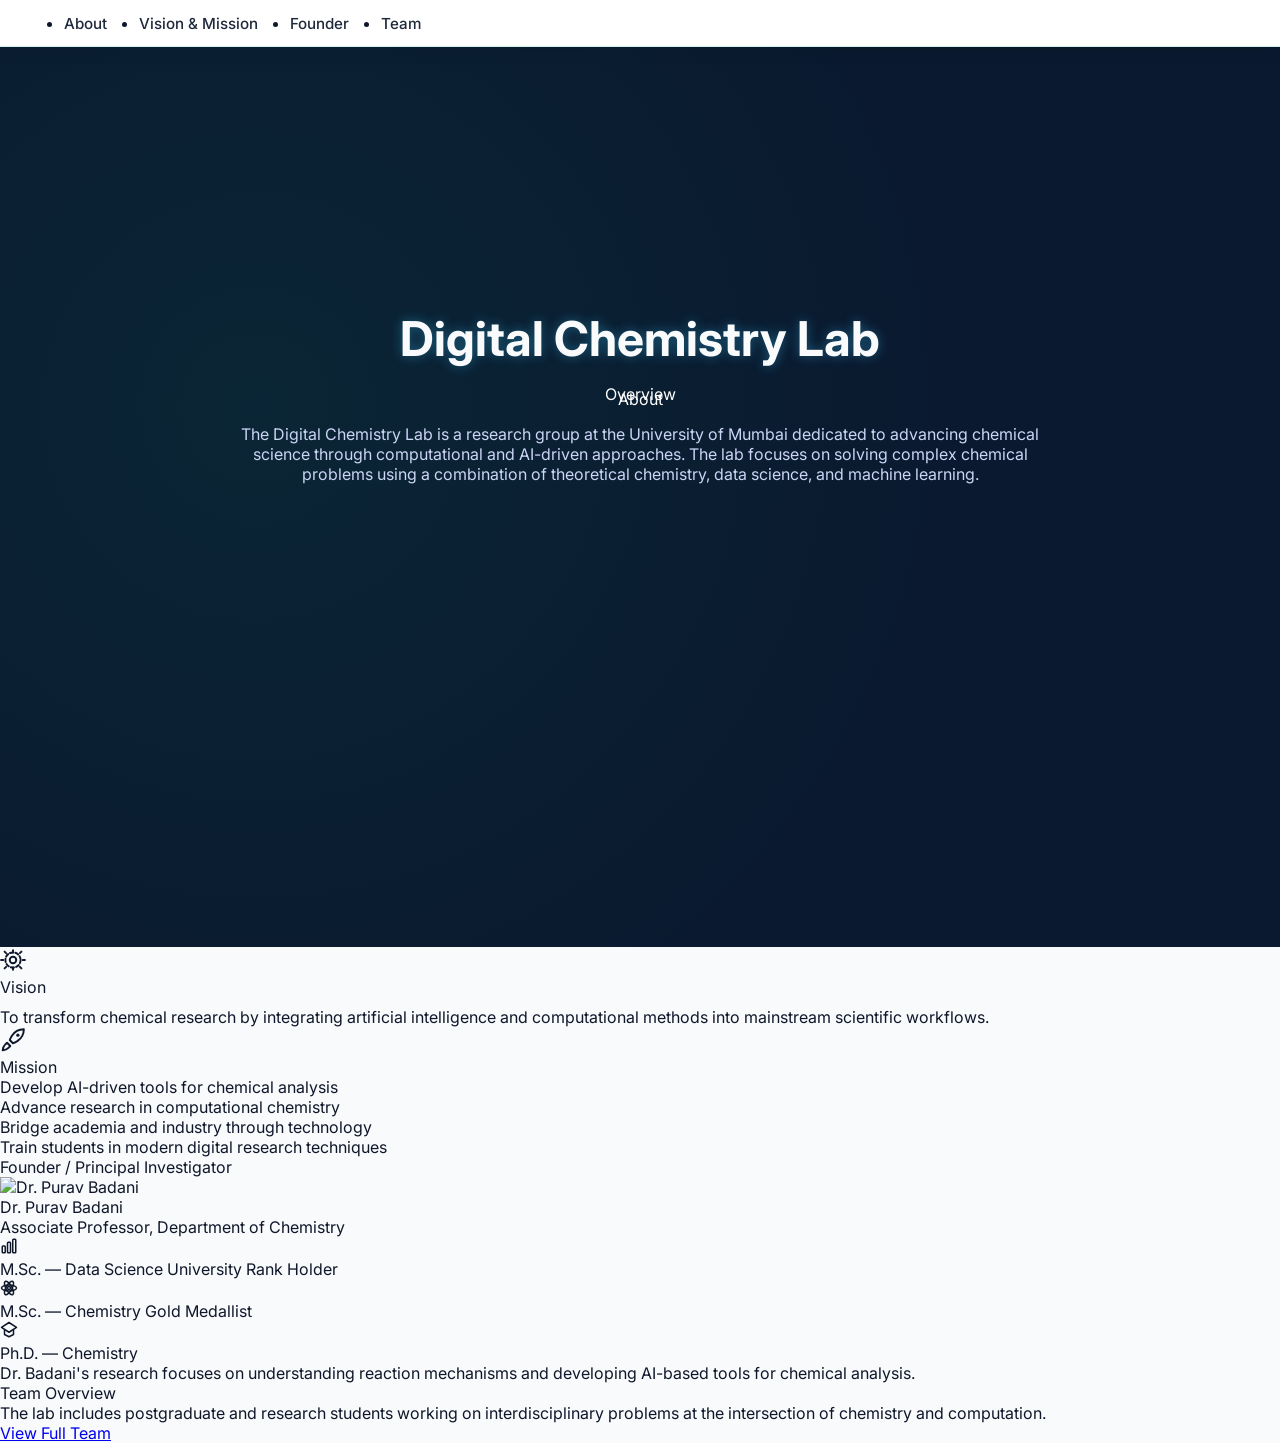
==== about.html @ a2357138 "Add files via upload" ====
<!DOCTYPE html>
<html lang="en">
<head>
  <meta charset="UTF-8">
  <meta name="viewport" content="width=device-width, initial-scale=1.0, maximum-scale=1.0">
  <title>About | Digital Chemistry Lab</title>

  <link href="https://fonts.googleapis.com/css2?family=Inter:opsz,wght@14..32,300;14..32,400;14..32,500;14..32,600;14..32,700;14..32,800&display=swap" rel="stylesheet">

  <link rel="stylesheet" href="style.css">
</head>

<body>

  <nav>
    <ul class="nav-links">
      <li><a href="#about" class="nav-scroll">About</a></li>
      <li><a href="#vm" class="nav-scroll">Vision &amp; Mission</a></li>
      <li><a href="#founder" class="nav-scroll">Founder</a></li>
      <li><a href="#team" class="nav-scroll">Team</a></li>
    </ul>
  </nav>

  <section id="about" class="hero grid-bg">
    <div class="hero-content">
      <div class="hero-label">About</div>
      <h1>Digital Chemistry Lab</h1>
      <div class="hero-overview">Overview</div>
      <p>
        The Digital Chemistry Lab is a research group at the University of Mumbai dedicated to advancing chemical science through computational and AI-driven approaches. The lab focuses on solving complex chemical problems using a combination of theoretical chemistry, data science, and machine learning.
      </p>
    </div>
  </section>

  <div class="divider"></div>

  <section id="vm" class="vm-section">
    <div class="section-inner">
      <div class="vm-cards sr-stagger">

        <div class="vm-card scroll-reveal sr-left" id="visionCard">
          <div class="icon">
            <svg width="26" height="26" viewBox="0 0 24 24" fill="none" stroke="currentColor" stroke-width="1.8" stroke-linecap="round" stroke-linejoin="round">
              <circle cx="12" cy="12" r="3"/>
              <path d="M12 5V3M12 21v-2M4.22 4.22l1.42 1.42M18.36 18.36l1.42 1.42M3 12H1M23 12h-2M4.22 19.78l1.42-1.42M18.36 5.64l1.42-1.42"/>
              <circle cx="12" cy="12" r="7" stroke-dasharray="3 2"/>
            </svg>
          </div>

          <div class="card-title">Vision</div>
          <p class="body-txt" style="margin-top:10px;">
            To transform chemical research by integrating artificial intelligence and computational methods into mainstream scientific workflows.
          </p>
        </div>

        <div class="vm-card scroll-reveal sr-right" id="missionCard">
          <div class="icon">
            <svg width="26" height="26" viewBox="0 0 24 24" fill="none" stroke="currentColor" stroke-width="1.8" stroke-linecap="round" stroke-linejoin="round">
              <path d="M4.5 16.5c-1.5 1.26-2 5-2 5s3.74-.5 5-2l2-2-3-3-2 2zM12 15l-3-3a22 22 0 0 1 2-3.95A12.88 12.88 0 0 1 22 2c0 2.72-.78 7.5-6 11a22.35 22.35 0 0 1-4 2z"/>
              <circle cx="16.5" cy="7.5" r="1.5" fill="currentColor" stroke="none"/>
            </svg>
          </div>

          <div class="card-title">Mission</div>
          <ul class="list">
            <li>Develop AI-driven tools for chemical analysis</li>
            <li>Advance research in computational chemistry</li>
            <li>Bridge academia and industry through technology</li>
            <li>Train students in modern digital research techniques</li>
          </ul>
        </div>

      </div>
    </div>
  </section>

  <div class="divider divider-thick"></div>

  <section id="founder" class="founder">
    <div class="section-inner">
      <div class="founder-heading scroll-reveal sr-up">Founder / Principal Investigator</div>

      <div class="founder-card scroll-reveal sr-scale">
        <div class="f-photo-banner">
          <div class="f-photo">
            <img src="dr_purav_badani.jpeg" alt="Dr. Purav Badani">
          </div>

          <div class="f-banner-info">
            <div class="f-name">Dr. Purav Badani</div>
            <div class="f-role">Associate Professor, Department of Chemistry</div>
          </div>
        </div>

        <div class="f-right">
          <ul class="qual-list">
            <li>
              <div class="bar"></div>
              <div class="ql-icon">
                <svg width="18" height="18" viewBox="0 0 24 24" fill="none" stroke="currentColor" stroke-width="2" stroke-linecap="round" stroke-linejoin="round">
                  <rect x="3" y="12" width="4" height="9" rx="1"/>
                  <rect x="10" y="7" width="4" height="14" rx="1"/>
                  <rect x="17" y="3" width="4" height="18" rx="1"/>
                </svg>
              </div>
              <div class="ql-txt">
                <span class="ql-deg">M.Sc. — Data Science</span>
                <span class="ql-detail">University Rank Holder</span>
              </div>
            </li>

            <li>
              <div class="bar"></div>
              <div class="ql-icon">
                <svg width="18" height="18" viewBox="0 0 24 24" fill="none" stroke="currentColor" stroke-width="2" stroke-linecap="round" stroke-linejoin="round">
                  <circle cx="12" cy="12" r="2"/>
                  <ellipse cx="12" cy="12" rx="10" ry="4"/>
                  <ellipse cx="12" cy="12" rx="10" ry="4" transform="rotate(60 12 12)"/>
                  <ellipse cx="12" cy="12" rx="10" ry="4" transform="rotate(120 12 12)"/>
                </svg>
              </div>
              <div class="ql-txt">
                <span class="ql-deg">M.Sc. — Chemistry</span>
                <span class="ql-detail">Gold Medallist</span>
              </div>
            </li>

            <li>
              <div class="bar"></div>
              <div class="ql-icon">
                <svg width="18" height="18" viewBox="0 0 24 24" fill="none" stroke="currentColor" stroke-width="2" stroke-linecap="round" stroke-linejoin="round">
                  <polygon points="12 2 22 8.5 12 15 2 8.5"/>
                  <polyline points="6 11.5 6 18 12 21 18 18 18 11.5"/>
                </svg>
              </div>
              <div class="ql-txt">
                <span class="ql-deg">Ph.D. — Chemistry</span>
                <span class="ql-detail"></span>
              </div>
            </li>
          </ul>

          <p class="bio">
            Dr. Badani's research focuses on understanding reaction mechanisms and developing AI-based tools for chemical analysis.
          </p>
        </div>
      </div>

    </div>
  </section>

  <div class="divider"></div>

  <section id="team" class="team-section">
    <div class="section-inner">
      <div class="team-h scroll-reveal sr-up">Team Overview</div>

      <div class="team-card scroll-reveal sr-up">
        <div class="team-inner">
          <p class="team-desc">
            The lab includes postgraduate and research students working on interdisciplinary problems at the intersection of chemistry and computation.
          </p>
          <a href="team.html" class="btn">View Full Team</a>
        </div>
      </div>
    </div>
  </section>

  <script src="script.js"></script>

</body>
</html>
---- style.css ----
* {
    margin: 0;
    padding: 0;
    box-sizing: border-box;
}

body {
    font-family: 'Inter', sans-serif;
    background: #f8fafc;
    color: #0f172a;
    overflow-x: hidden;
    scroll-behavior: smooth;
}

/* Custom cursor glow effect */
.cursor-glow {
    width: 400px;
    height: 400px;
    background: radial-gradient(circle, rgba(23, 126, 244, 0.08) 0%, rgba(16, 185, 129, 0) 70%);
    position: fixed;
    border-radius: 50%;
    pointer-events: none;
    z-index: 9999;
    transform: translate(-50%, -50%);
    transition: transform 0.08s ease-out;
    filter: blur(45px);
    opacity: 0.5;
}

/* Scrollbar */
::-webkit-scrollbar {
    width: 6px;
}
::-webkit-scrollbar-track {
    background: #e2e8f0;
}
::-webkit-scrollbar-thumb {
    background: #0f4c81;
    border-radius: 12px;
}

/* Top Bar Animation */
.top-bar {
    background: linear-gradient(90deg, #0f172a, #1e293b);
    color: #e2e8f0;
    text-align: center;
    padding: 10px 16px;
    font-size: 0.85rem;
    font-weight: 500;
    letter-spacing: 0.3px;
    overflow: hidden;
    white-space: nowrap;
    position: relative;
    z-index: 100;
}
.top-bar p {
    display: inline-block;
    animation: marquee 15s linear infinite;
}
@keyframes marquee {
    0% { transform: translateX(100%); }
    100% { transform: translateX(-100%); }
}

/* Navigation */
nav {
    position: sticky;
    top: 0;
    background: rgba(255, 255, 255, 0.92);
    backdrop-filter: blur(12px);
    padding: 0.8rem 5%;
    display: flex;
    justify-content: space-between;
    align-items: center;
    z-index: 1000;
    box-shadow: 0 4px 20px rgba(0,0,0,0.05);
    border-bottom: 1px solid rgba(16, 185, 129, 0.2);
}

.logo-container {
    display: flex;
    align-items: center;
    gap: 10px;

.logo {
    width: 60px;   /* adjust size */
    height: 60px;
    object-fit: contain;
}

}
.logo-text {
    font-size: 1.2rem;
    font-weight: 600;
    background: linear-gradient(135deg, #0f172a, #0f4c81);
    -webkit-background-clip: text;
    background-clip: text;
    color: transparent;
    letter-spacing: -0.3px;
}

.nav-links {
    display: flex;
    gap: 2rem;
    align-items: center;
}
.nav-links a {
    text-decoration: none;
    color: #1e293b;
    font-weight: 500;
    transition: 0.2s;
    font-size: 0.95rem;
}
.nav-links a:hover {
    color: #0f4c81;
    transform: translateY(-2px);
}

/* Hero Section with animated gradient */
.hero {
    min-height: 90vh;
    background: linear-gradient(125deg, #f1f5f9 0%, #e6f7f0 100%);
    display: flex;
    align-items: center;
    justify-content: center;
    text-align: center;
    position: relative;
    overflow: hidden;
}
.hero::before {
    content: '';
    position: absolute;
    width: 100%;
    height: 100%;
    background: radial-gradient(circle at 20% 40%, rgba(16,185,129,0.08) 0%, transparent 60%);
    pointer-events: none;
}
.hero-content {
    max-width: 900px;
    padding: 2rem;
    z-index: 2;
    animation: fadeInUp 1s ease-out;
}
/* ONLY THIS PART IS MODIFIED */

.hero-content {
    position: relative;
    z-index: 1;
    text-align: center;
    color: white;
}

/* FIXED TEXT COLORS FOR NAVY BACKGROUND */
.hero-content h1 {
    font-size: 8rem;
    margin-bottom: 3rem;
    color: #f8fafc; /* bright white */
    text-shadow: 0 0 12px rgba(56, 189, 248, 0.4); /* glow */
    margin-top: -100px;
}

.hero-content h3 {
    color: #e2e8f0; /* soft light gray */
    margin-top: 20px;
    font-size:1.1rem;
}

.hero-content p {
    color: #cbd5f5; /* light bluish */
    margin-top: 20px;
}

\.hero-content p {
    margin-bottom: 35px; /* adds gap below text */
}

.hero-content {
    max-width: 900px;
    padding: 2rem;
    z-index: 2;
    animation: fadeInUp 1s ease-out;

    transform: translateY(-60px); /* 🔼 moves text upwards */
}

.buttons {
    margin-top: 25px; /* pushes buttons slightly down */
}

.buttons {
    display: flex;
    gap: 1.2rem;
    justify-content: center;
    flex-wrap: wrap;
}
.secondary {
    background: transparent;
    border: 1.5px solid #0f4c81;
    padding: 12px 28px;
    border-radius: 40px;
    font-weight: 600;
    color: #0f4c81;
    cursor: pointer;
    transition: all 0.25s;
    font-size: 0.9rem;
}
.secondary:hover {
    background: #0f4c81;
    color: white;
    transform: translateY(-3px);
    box-shadow: 0 12px 20px -8px rgba(16,185,129,0.4);
}

/* Section Styles */
.section {
    padding: 80px 5%;
    max-width: 1300px;
    margin: 0 auto;
}
.section h2 {
    font-size: 2.4rem;
    font-weight: 700;
    text-align: center;
    margin-bottom: 2rem;
    background: linear-gradient(135deg, #0f172a, #0f4c81);
    -webkit-background-clip: text;
    background-clip: text;
    color: transparent;
    display: inline-block;
    width: 100%;
}
.cards {
    display: grid;
    grid-template-columns: repeat(auto-fit, minmax(220px, 1fr));
    gap: 2rem;
    margin-top: 2rem;
}
.card {
    background: white;
    border-radius: 28px;
    padding: 1.8rem;
    text-align: center;
    font-weight: 600;
    font-size: 1.2rem;
    box-shadow: 0 10px 25px -5px rgba(0,0,0,0.05);
    transition: all 0.4s cubic-bezier(0.2,0.9,0.4,1.1);
    border: 1px solid #e2e8f0;
    cursor: default;
}
.card:hover {
    transform: translateY(-8px);
    border-color: #0f4c81;
    box-shadow: 0 20px 30px -12px rgba(16,185,129,0.2);
}
.innovation-list, .impact-list {
    list-style: none;
    display: flex;
    flex-wrap: wrap;
    gap: 1rem;
    justify-content: center;
    margin-top: 2rem;
}
.innovation-list li, .impact-list li {
    background: #f1f5f9;
    padding: 12px 24px;
    border-radius: 60px;
    font-weight: 500;
    border-left: 3px solid #0f4c81;
    transition: 0.2s;
}
.innovation-list li:hover, .impact-list li:hover {
    transform: translateY(-8px);
    border-color: #0f4c81;
    box-shadow: 0 20px 30px -12px rgba(16,185,129,0.2);
}
.leadership-card {
    background: linear-gradient(145deg, #ffffff, #f8fafc);
    border-radius: 32px;
    padding: 2rem;
    text-align: center;
    max-width: 600px;
    margin: 0 auto;
    border: 1px solid #e2e8f0;
}
.leadership-card h3 {
    font-size: 1.8rem;
    color: #0f172a;
    margin-bottom: 0.5rem;
}
.leadership-card p {
    color: #475569;
    line-height: 1.5;
}
.leadership-card:hover{
    transform: translateY(-8px);
    border-color: #0f4c81;
    box-shadow: 0 20px 30px -12px rgba(16,185,129,0.2);
}

.primary {
    background: #0f4c81;
    border: none;
    padding: 12px 32px;
    border-radius: 40px;
    font-weight: 600;
    color: white;
    cursor: pointer;
    transition: 0.2s;
    margin-top: 1rem;
    font-size: 1rem;
}
.primary:hover {
    background: #0f4c81;
    transform: scale(1.02);
    box-shadow: 0 10px 20px rgba(16,185,129,0.3);
}
.cta {
    background: linear-gradient(125deg, #0f172a, #1e293b);
    text-align: center;
    padding: 70px 20px;
    border-radius: 48px;
    margin: 40px 5%;
    color: white;
}
.cta h2 {
    color: white;
    font-size: 2rem;
    margin-bottom: 1.5rem;
}
.cta button {
    background: #0f4c81;
    border: none;
    padding: 14px 38px;
    border-radius: 60px;
    font-weight: 700;
    font-size: 1rem;
    cursor: pointer;
    transition: 0.2s;
    color: white;
}
.cta button:hover {
    transform: scale(1.05);
    background: #0f4c81;
    box-shadow: 0 8px 20px #10b98150;
}
footer {
    background: #0f172a;
    color: #94a3b8;
    text-align: center;
    padding: 2rem;
    font-size: 0.85rem;
}

/* Login Modal */
.modal {
    position: fixed;
    top: 0;
    left: 0;
    width: 100%;
    height: 100%;
    background: rgba(0,0,0,0.75);
    backdrop-filter: blur(10px);
    display: flex;
    align-items: center;
    justify-content: center;
    z-index: 2000;
    visibility: hidden;
    opacity: 0;
    transition: 0.25s ease;
}
.modal.active {
    visibility: visible;
    opacity: 1;
}
.modal-content {
    background: white;
    border-radius: 48px;
    padding: 2.2rem;
    width: 90%;
    max-width: 400px;
    text-align: center;
    transform: scale(0.96);
    transition: 0.3s;
    box-shadow: 0 40px 60px rgba(0,0,0,0.3);
}
.modal.active .modal-content {
    transform: scale(1);
}
.modal-content h2 {
    color: #0f172a;
    margin-bottom: 1rem;
}
.modal-content p {
    color: #475569;
    margin-bottom: 1.5rem;
}
.input-group {
    margin: 1rem 0;
}
.input-group input {
    width: 100%;
    padding: 14px 18px;
    border: 1.5px solid #e2e8f0;
    border-radius: 60px;
    font-size: 1rem;
    outline: none;
    transition: 0.2s;
}
.input-group input:focus {
    border-color: #0f4c81;
    box-shadow: 0 0 0 3px #10b98120;
}
.modal-btn {
    background: #0f4c81;
    width: 100%;
    padding: 12px;
    border: none;
    border-radius: 60px;
    font-weight: 700;
    color: white;
    cursor: pointer;
    margin-top: 0.5rem;
}
.modal-btn:hover {
    background: #0f4c81;
}
.close-modal {
    position: absolute;
    top: 20px;
    right: 28px;
    font-size: 28px;
    cursor: pointer;
    color: #64748b;
}
.login-message {
    margin-top: 1rem;
    font-size: 0.8rem;
}

/* Animations */
@keyframes fadeInUp {
    from {
        opacity: 0;
        transform: translateY(30px);
    }
    to {
        opacity: 1;
        transform: translateY(0);
    }
}

.gradient-text {
    background: linear-gradient(135deg, #0f4c81, #0f172a);
    -webkit-background-clip: text;
    background-clip: text;
    color: transparent;
}

/* Responsive */

.hero {
    position: relative;
    height: 100vh;
    background: #0a192f; /* Navy Blue */
    display: flex;
    justify-content: center;
    align-items: center;
    overflow: hidden;
}

#particles-js {
    position: absolute;
    width: 100%;
    height: 100%;
    z-index: 0;
}

.hero-content {
    position: relative;
    z-index: 1;
    text-align: center;
    color: white;
}

.hero h1 {
    font-size: 3rem;
    margin-bottom: 1rem;
}

.hero button {
    padding: 12px 24px;
    border: none;
    background: #38bdf8;
    color: white;
    border-radius: 10px;
    cursor: pointer;
    transition: 0.3s;
}

.hero button:hover {
    background: #0ea5e9;
    transform: scale(1.05);
}



/* Innovation Big Box */
.innovation-box {
    background: rgba(255, 255, 255, 0.9);
    padding: 60px 40px;
    border-radius: 25px;
    box-shadow: 0 10px 30px rgba(0,0,0,0.08);
    max-width: 1100px;
    margin: auto;
    text-align: center;
}

/* Innovation Paragraph */
.innovation-para {
    font-size: 18px;
    margin-top: 15px;
    margin-bottom:10px;
    color: #0f4c81;
}

/* Innovation Cards */
.innovation-cards {
    display: grid;
    grid-template-columns: repeat(auto-fit, minmax(260px, 1fr));
    gap: 25px;
}

/* Single Card */
.innovation-card {
    background: white;
    padding: 30px;
    border-radius: 20px;
    box-shadow: 0 8px 25px rgba(0,0,0,0.06);
    transition: 0.3s ease;
    text-align: center;
}

/* Hover Effect */
.innovation-card:hover {
    transform: translateY(-10px);
    box-shadow: 0 12px 30px rgba(0,0,0,0.15);
}

/* Icon */
.innovation-card i {
    font-size: 40px;
    color: #0f4c81;
    margin-bottom: 15px;
}

/* Card Heading */
.innovation-card h3 {
    font-size: 22px;
    margin-bottom: 10px;
    color: #0f172a;
}

/* Card Text */
.innovation-card p {
    font-size: 15px;
    color: #475569;
    line-height: 1.6;
}

/*impact card */
.impact-cards {
    display: grid;
    grid-template-columns: repeat(4, 1fr);   /* ✅ 4 boxes side by side */
    gap: 25px;
    margin-top: 40px;
}

.impact-card {
    background: white;
    padding: 30px;
    border-radius: 20px;
    box-shadow: 0 8px 25px rgba(0,0,0,0.06);
    transition: 0.3s ease;
    text-align: center;
}

/* Increase icon size */
.impact-card i {
    font-size: 2.5rem; /* increase this value (try 4rem, 5rem if needed) */
    margin-bottom: 15px;
    color: #0f4c81; /* optional: nice blue glow */
    transition: 0.3s ease;
}

.impact-card:hover {
    transform: translateY(-10px);
    box-shadow: 0 12px 30px rgba(0,0,0,0.15);
}

.impact-card h3 {
    font-size: 40px;
    margin-bottom: 15px;
}

.impact-card p {
    font-size: 16px;
    color:#0f4c81;
    line-height: 1.6;
    font-weight: 500;
}

/* BIG OUTER BOX */
.research-box {
    background: white;
    padding: 80px 60px;
    border-radius: 25px;
    box-shadow: 0 10px 30px rgba(0,0,0,0.08);
    max-width: 1300px;
    width: 95%;
    margin: auto;
    text-align: center;
}

/* SMALL BOX GRID */
.research-cards {
    display: grid;
    grid-template-columns: repeat(4, 1fr);
    gap: 25px;
    margin-top: 40px;
    transition: 0.3s ease;
}

/* SMALL CARD */
.research-card {
    background: white ;
    padding: 30px;
    border-radius: 20px;
    box-shadow: 0 8px 25px rgba(0,0,0,0.06);
    transition: 0.3s ease;
    text-align: center;
}

/* CARD HOVER */
.research-card:hover {
    transform: translateY(-10px);
    box-shadow: 0 12px 30px rgba(0,0,0,0.15);
}

/* ICON */
.research-card i {
    font-size: 35px;
    color: #0f4c81;
    margin-bottom: 12px;
    display: block;
}

/* TITLE */
.research-card h3 {
    font-size: 20px;
    margin-bottom: 10px;
    color: #0f172a;
}

/* TEXT */
.research-card p {
    font-size: 15px;
    color: #475569;
    line-height: 1.6;
}

/* ===== INNOVATION TEXT COLOR FIX ===== */
.innovation-card .dark-text {
    color: #0f172a;
    font-weight: 600;
}

.innovation-card .blue-text {
    color: #2563eb;
    font-weight: 600;
}

/* Dropdown container */
.dropdown {
    position: relative;
    display: inline-block;
}

/* Button styling */
.dropbtn {
    background: #0f4c81;
    color: white;
    padding: 10px 18px;
    font-size: 14px;
    border: none;
    border-radius: 8px;
    cursor: pointer;
    transition: 0.3s ease;
}

/* Hover effect */
.dropbtn:hover {
    background:  #0891b2;
}

/* Dropdown content */
.dropdown-content {
    display: none;
    position: absolute;
    top: 100%; /* IMPORTANT: removes gap */
    right: 0;

    background: #ffffff; /* solid white */
    border-radius: 12px;
    box-shadow: 0 10px 30px rgba(0, 0, 0, 0.15);
}
    
/* Links inside dropdown */
.dropdown-content a {
    color: #0f172a;
    padding: 12px 16px;
    text-decoration: none;
    display: block;
    font-weight: 500;
    transition: 0.25s ease;
}

/* Hover on links */
.dropdown-content a:hover {
    background: #f1f5f9; /* light gray */
    color: #0f4c81; /* blue highlight */
    padding-left: 20px; /* smooth slide effect */
}

/* Show dropdown on hover */
.dropdown:hover .dropdown-content {
    display: block;
}

.dropdown-content {
    opacity: 0;
    visibility: hidden;
    transform: translateY(10px);
    transition: 0.3s ease;
}

.dropdown:hover .dropdown-content {
    opacity: 1;
    visibility: visible;
    transform: translateY(0);
}

.dropdown {
    position: relative;
    display: inline-block;
    padding-bottom: 10px; /* creates invisible hover bridge */
}
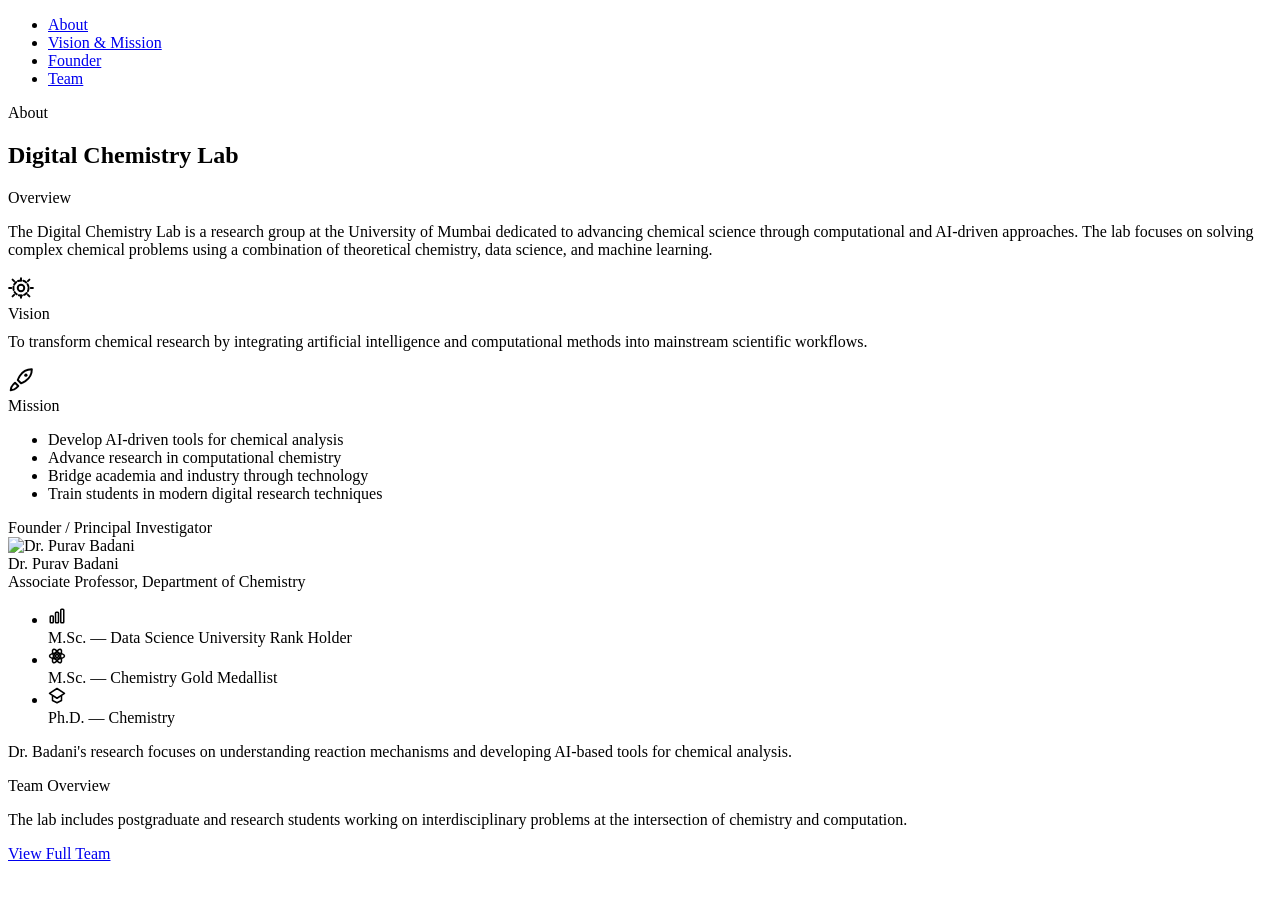
==== commit 9721e696: "about.html" ====
--- a/about.html
+++ b/about.html
@@ -7,7 +7,7 @@
 
   <link href="https://fonts.googleapis.com/css2?family=Inter:opsz,wght@14..32,300;14..32,400;14..32,500;14..32,600;14..32,700;14..32,800&display=swap" rel="stylesheet">
 
-  <link rel="stylesheet" href="style.css">
+  <link rel="stylesheet" href="about.css">
 </head>
 
 <body>
@@ -169,4 +169,4 @@
   <script src="script.js"></script>
 
 </body>
-</html>+</html>
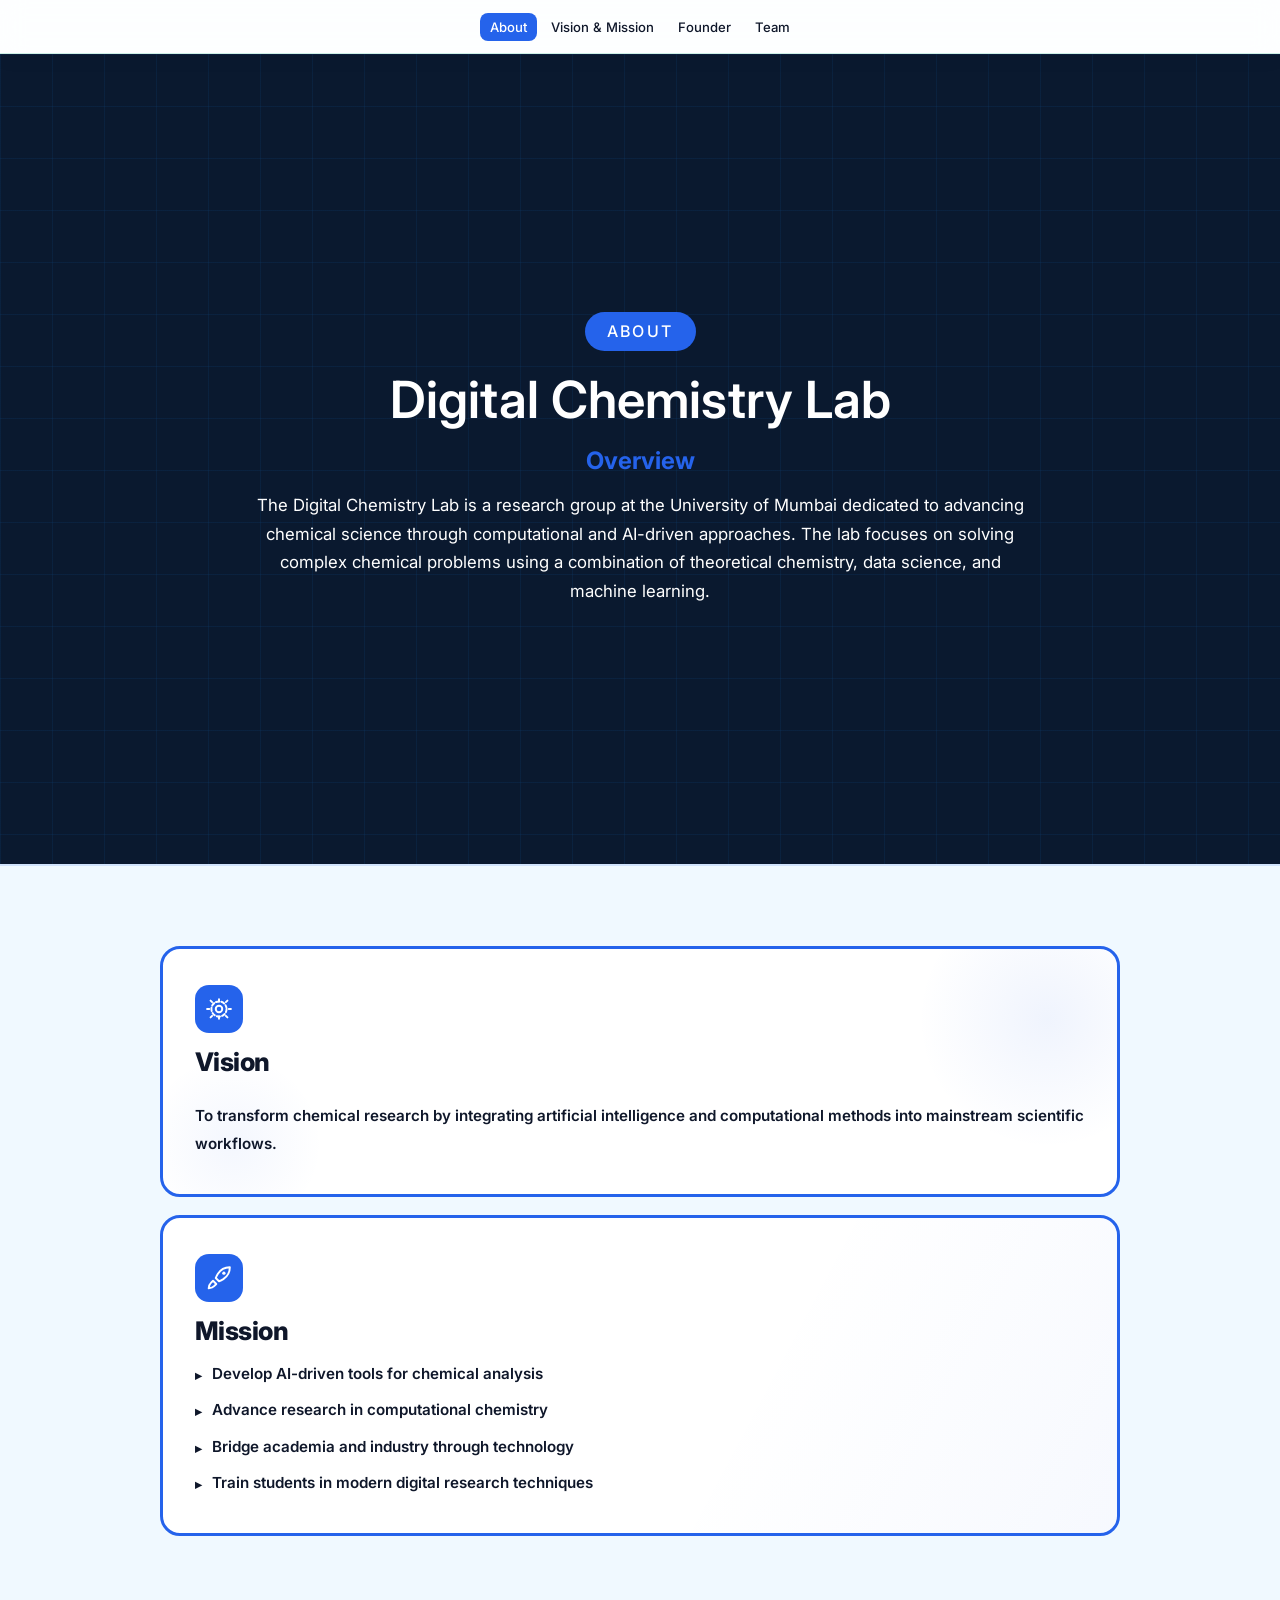
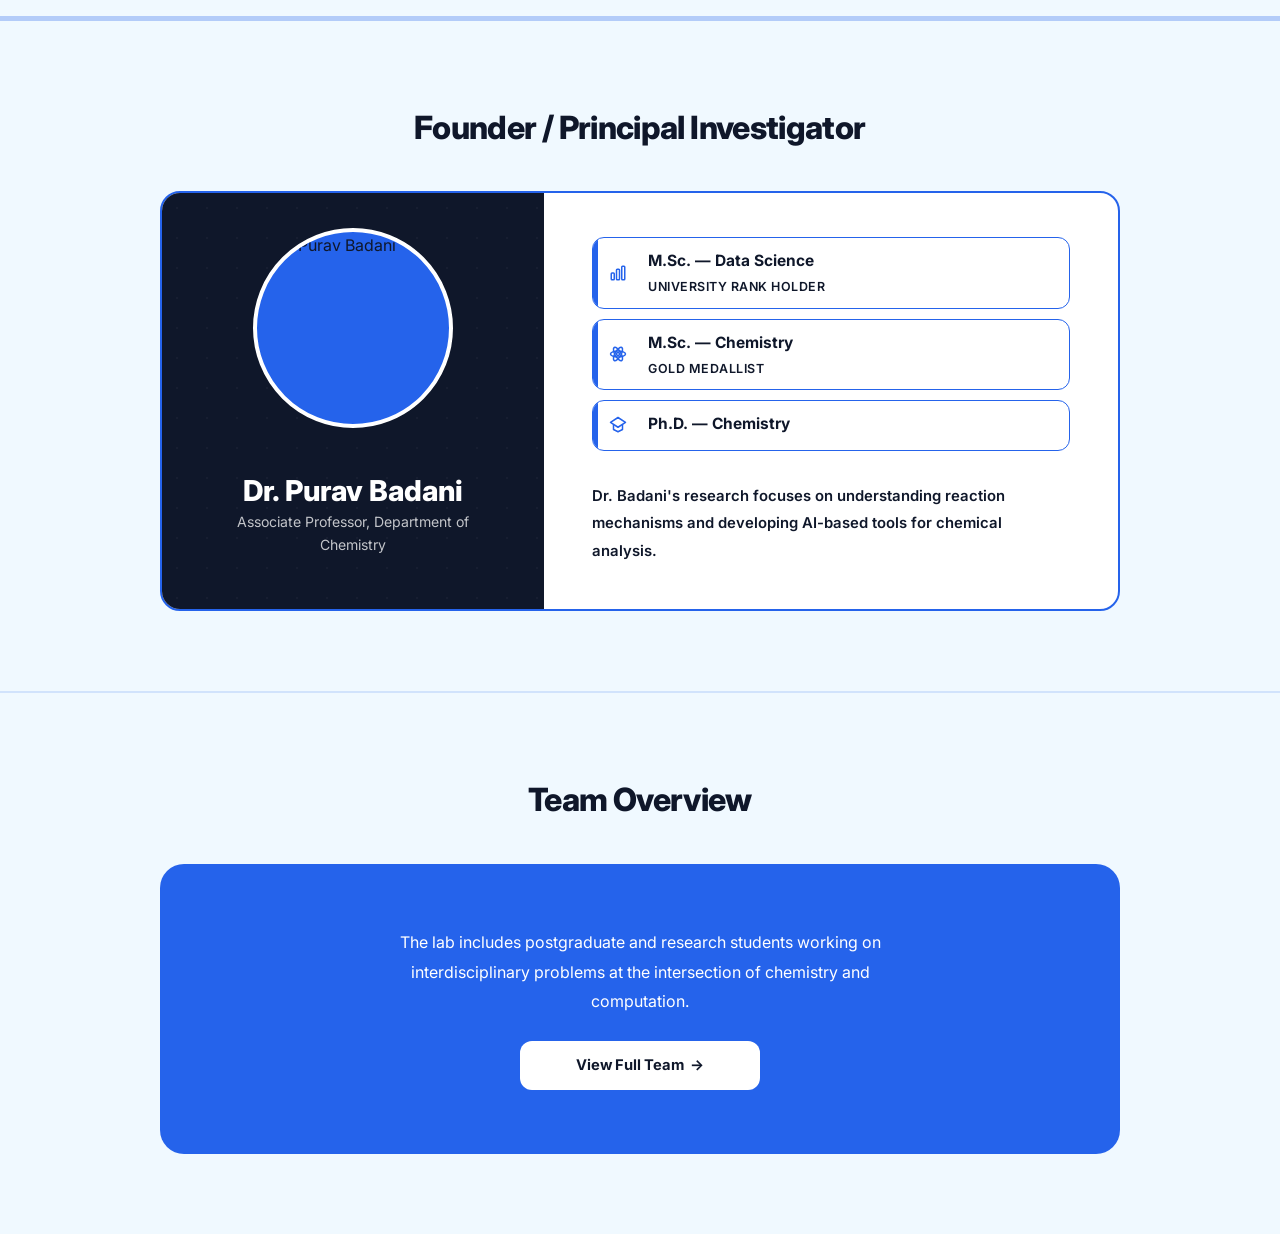
==== commit 8ac33510: "about.html" ====
--- a/about.html
+++ b/about.html
@@ -166,7 +166,7 @@
     </div>
   </section>
 
-  <script src="script.js"></script>
+  <script src="about.js"></script>
 
 </body>
 </html>
--- a/about.css
+++ b/about.css
@@ -0,0 +1,734 @@
+/* ===== Global Reset ===== */
+*,
+*::before,
+*::after {
+    box-sizing: border-box;
+    margin: 0;
+    padding: 0;
+    font-family: 'Inter', sans-serif;
+}
+
+:root {
+    --bg: #f0f9ff;
+    --blue: #2563eb;
+    --dark: #0f172a;
+    --w: #fff;
+}
+
+html {
+    scroll-behavior: smooth;
+}
+
+body {
+    background: var(--bg);
+    color: var(--dark);
+    line-height: 1.7;
+    overflow-x: hidden;
+    width: 100%;
+}
+
+/* ===== Navbar ===== */
+nav {
+    position: sticky;
+    top: 0;
+    background: rgba(255, 255, 255, 0.85);
+    backdrop-filter: blur(12px);
+    padding: 0.8rem 5%;
+    display: flex;
+    justify-content: center;
+    align-items: center;
+    z-index: 1000;
+    box-shadow: 0 4px 20px rgba(0, 0, 0, 0.05);
+    border-bottom: 1px solid rgba(16, 185, 129, 0.2);
+}
+
+.nav-links {
+    list-style: none;
+    display: flex;
+    flex-wrap: wrap;
+    gap: 4px;
+    justify-content: center;
+}
+
+.nav-links a {
+    font-size: clamp(.68rem, 2.2vw, .82rem);
+    font-weight: 500;
+    color: var(--dark);
+    text-decoration: none;
+    padding: 6px 10px;
+    border-radius: 8px;
+    transition: background .18s, color .18s;
+    white-space: nowrap;
+}
+
+.nav-links a:hover {
+    background: var(--bg);
+}
+
+.nav-links a.active {
+    background: var(--blue);
+    color: var(--w);
+}
+
+/* ===== Layout Container ===== */
+.section-inner {
+    max-width: 960px;
+    margin: 0 auto;
+    width: 100%;
+}
+
+/* ===== Hero Section ===== */
+.hero {
+    min-height: 90vh;
+    background: linear-gradient(125deg, #0a192f, #020617);
+    display: flex;
+    align-items: center;
+    justify-content: center;
+    text-align: center;
+    position: relative;
+    overflow: hidden;
+}
+
+.hero::before {
+    content: '';
+    position: absolute;
+    width: 100%;
+    height: 100%;
+    background: radial-gradient(circle at 20% 40%,
+            rgba(16, 185, 129, 0.08) 0%,
+            transparent 60%);
+}
+
+.hero-content {
+    position: relative;
+    z-index: 2;
+    max-width: 780px;
+    margin: 0 auto;
+    text-align: center;
+}
+
+.hero-label {
+    display: inline-block;
+    background: var(--blue);
+    border-radius: 100px;
+    padding: 6px 22px;
+    font-size: clamp(.62rem, 1.5vw, 1rem);
+    font-weight: 500;
+    letter-spacing: .15em;
+    text-transform: uppercase;
+    color: var(--w);
+    margin-bottom: 18px;
+    animation: up .7s ease both;
+}
+
+.hero h1 {
+    font-size: clamp(1.4rem, 6vw, 3.2rem);
+    font-weight: 600;
+    color: var(--w);
+    line-height: 1.2;
+    margin-bottom: 6px;
+    animation: up .7s ease .15s both;
+    word-break: break-word;
+}
+
+.hero-overview {
+    font-size: clamp(.9rem, 2.5vw, 1.5rem);
+    font-weight: 700;
+    color: var(--blue);
+    margin-top: 10px;
+    margin-bottom: 2px;
+    animation: up .7s ease .24s both;
+}
+
+.hero p {
+    font-size: clamp(.8rem, 2vw, 1.05rem);
+    color: var(--w);
+    margin-top: 10px;
+    animation: up .7s ease .35s both;
+}
+
+/* ===== Divider ===== */
+.divider {
+    height: 2px;
+    background: var(--blue);
+    opacity: .15;
+}
+
+.divider-thick {
+    height: 5px;
+    opacity: .3;
+}
+
+/* ===== Vision Mission Section ===== */
+.vm-section,
+.founder,
+.team-section {
+    padding: clamp(32px, 7vw, 80px) clamp(16px, 5%, 48px);
+}
+
+.vm-section .section-inner,
+.founder .section-inner,
+.team-section .section-inner {
+    display: flex;
+    flex-direction: column;
+    align-items: center;
+}
+
+.vm-cards {
+    display: flex;
+    flex-direction: column;
+    gap: 18px;
+    width: 100%;
+}
+
+.vm-card {
+    position: relative;
+    overflow: hidden;
+    background: var(--w);
+    border: 3px solid var(--blue);
+    border-radius: 20px;
+    padding: clamp(20px, 4vw, 36px) clamp(16px, 4vw, 32px);
+    display: flex;
+    flex-direction: column;
+    gap: 14px;
+    transition: transform .2s;
+    min-width: 0;
+}
+
+.vm-card:hover {
+    transform: translateY(-4px);
+}
+
+.vm-card>* {
+    position: relative;
+    z-index: 1;
+}
+
+/* ===== Vision Card Effects ===== */
+#visionCard::before,
+#visionCard::after {
+    content: '';
+    position: absolute;
+    border-radius: 50%;
+    pointer-events: none;
+    z-index: 0;
+}
+
+#visionCard::before {
+    width: 260px;
+    height: 260px;
+    top: -60px;
+    right: -60px;
+    background: radial-gradient(circle,
+            rgba(37, 99, 235, .07) 0%,
+            transparent 70%);
+    animation: glow-drift-a 9s ease-in-out infinite alternate;
+}
+
+#visionCard::after {
+    width: 180px;
+    height: 180px;
+    bottom: -40px;
+    left: -20px;
+    background: radial-gradient(circle,
+            rgba(37, 99, 235, .05) 0%,
+            transparent 70%);
+    animation: glow-drift-b 12s ease-in-out infinite alternate;
+}
+
+@keyframes glow-drift-a {
+    0% {
+        transform: translate(0, 0) scale(1);
+    }
+
+    50% {
+        transform: translate(-18px, 14px) scale(1.08);
+    }
+
+    100% {
+        transform: translate(10px, -10px) scale(.95);
+    }
+}
+
+@keyframes glow-drift-b {
+    0% {
+        transform: translate(0, 0) scale(1);
+    }
+
+    50% {
+        transform: translate(14px, -10px) scale(1.1);
+    }
+
+    100% {
+        transform: translate(-8px, 16px) scale(.92);
+    }
+}
+
+/* ===== Mission Card Effect ===== */
+#missionCard::before {
+    content: '';
+    position: absolute;
+    inset: 0;
+    z-index: 0;
+    pointer-events: none;
+    background: linear-gradient(118deg,
+            transparent 30%,
+            rgba(37, 99, 235, .04) 50%,
+            transparent 70%);
+    background-size: 200% 200%;
+    animation: band-slide 8s ease-in-out infinite alternate;
+}
+
+@keyframes band-slide {
+    0% {
+        background-position: 0% 0%;
+    }
+
+    100% {
+        background-position: 100% 100%;
+    }
+}
+
+/* ===== Card Common ===== */
+.icon {
+    width: 48px;
+    height: 48px;
+    border-radius: 14px;
+    background: var(--blue);
+    color: var(--w);
+    display: flex;
+    align-items: center;
+    justify-content: center;
+    flex-shrink: 0;
+}
+
+.card-title {
+    font-size: clamp(1.1rem, 3.5vw, 1.6rem);
+    font-weight: 800;
+    color: var(--dark);
+    letter-spacing: -.02em;
+    line-height: 1.2;
+    position: relative;
+    display: inline-block;
+}
+
+.card-title::after {
+    content: '';
+    position: absolute;
+    left: 0;
+    bottom: -2px;
+    height: 2px;
+    width: 0;
+    background: var(--blue);
+    border-radius: 2px;
+    transition: width .35s ease;
+}
+
+.vm-card:hover .card-title::after {
+    width: 100%;
+}
+
+.body-txt {
+    font-size: clamp(.8rem, 2vw, .95rem);
+    font-weight: 600;
+    color: var(--dark);
+    line-height: 1.85;
+}
+
+.list {
+    list-style: none;
+    display: flex;
+    flex-direction: column;
+    gap: 10px;
+    font-size: clamp(.8rem, 2vw, .95rem);
+    font-weight: 600;
+    color: var(--dark);
+    line-height: 1.75;
+}
+
+.list li {
+    display: flex;
+    align-items: flex-start;
+    gap: 10px;
+}
+
+.list li::before {
+    content: '▸';
+    font-size: .8rem;
+    margin-top: 4px;
+    flex-shrink: 0;
+}
+
+/* ===== Hover Animation ===== */
+.vm-card:hover .icon {
+    animation: icon-pulse .6s ease;
+}
+
+@keyframes icon-pulse {
+    0% {
+        transform: scale(1);
+    }
+
+    40% {
+        transform: scale(1.18);
+    }
+
+    70% {
+        transform: scale(.94);
+    }
+
+    100% {
+        transform: scale(1);
+    }
+}
+
+.vm-card:hover .icon svg {
+    animation: spin-once .6s ease;
+}
+
+@keyframes spin-once {
+    from {
+        transform: rotate(0deg);
+    }
+
+    to {
+        transform: rotate(360deg);
+    }
+}
+
+/* ===== Founder + Team Headings ===== */
+.founder-heading,
+.team-h {
+    font-size: clamp(1rem, 3.5vw, 2rem);
+    font-weight: 800;
+    color: var(--dark);
+    letter-spacing: -.02em;
+    margin-bottom: clamp(18px, 4vw, 36px);
+    text-align: center;
+}
+
+/* ===== Founder Card ===== */
+.founder-card {
+    background: var(--w);
+    border: 2px solid var(--blue);
+    border-radius: 20px;
+    display: flex;
+    flex-direction: row;
+    align-items: stretch;
+    overflow: hidden;
+    width: 100%;
+}
+
+.f-photo-banner {
+    width: 40%;
+    background: var(--dark);
+    display: flex;
+    flex-direction: column;
+    justify-content: center;
+    align-items: center;
+    padding: 24px;
+    gap: 12px;
+    position: relative;
+}
+
+.f-photo-banner::after {
+    content: '';
+    position: absolute;
+    inset: 0;
+    background-image: radial-gradient(circle, rgba(255, 255, 255, .03) 1px, transparent 1px);
+    background-size: 30px 30px;
+    pointer-events: none;
+}
+
+.f-photo {
+    width: clamp(120px, 22vw, 200px);
+    height: clamp(120px, 22vw, 200px);
+    border-radius: 50%;
+    background: var(--blue);
+    border: 4px solid var(--w);
+    display: flex;
+    align-items: center;
+    justify-content: center;
+    overflow: hidden;
+    flex-shrink: 0;
+    position: relative;
+    z-index: 2;
+}
+
+.f-photo img {
+    width: 200%;
+    height: 100%;
+    object-fit: cover;
+    display: block;
+}
+
+.f-banner-info {
+    position: static;
+    text-align: center;
+    margin-top: 15px;
+    left: 0;
+    right: 0;
+    padding: 18px 28px;
+    z-index: 3;
+    background: (rgba(0, 0, 0, .72) 0%, transparent 100%);
+}
+
+.f-name {
+    font-weight: 800;
+    font-size: clamp(1.1rem, 3.5vw, 1.8rem);
+    color: var(--w);
+    line-height: 1.2;
+    margin-top: 1px;
+}
+
+.f-role {
+    font-size: clamp(.72rem, 2vw, .88rem);
+    color: rgba(255, 255, 255, .75);
+    line-height: 1.6;
+    margin-top: 3px;
+}
+
+/* ===== Founder Right Side ===== */
+.f-right {
+    flex: 1;
+    padding: clamp(18px, 4vw, 44px) clamp(16px, 4vw, 48px);
+    min-width: 0;
+}
+
+.qual-list {
+    list-style: none;
+    display: flex;
+    flex-direction: column;
+    gap: 10px;
+    margin-bottom: clamp(14px, 3vw, 32px);
+}
+
+.qual-list li {
+    display: flex;
+    align-items: stretch;
+    border-radius: 12px;
+    overflow: hidden;
+    border: 1.5px solid var(--blue);
+    background: var(--w);
+    transition: transform .18s;
+    min-width: 0;
+}
+
+.qual-list li:hover {
+    transform: translateX(4px);
+}
+
+.bar {
+    width: 5px;
+    flex-shrink: 0;
+    background: var(--blue);
+}
+
+.ql-icon {
+    width: 40px;
+    flex-shrink: 0;
+    color: var(--blue);
+    display: flex;
+    align-items: center;
+    justify-content: center;
+}
+
+.ql-txt {
+    flex: 1;
+    min-width: 0;
+    padding: 10px 10px;
+    display: flex;
+    flex-direction: column;
+    gap: 2px;
+}
+
+.ql-deg {
+    font-size: clamp(.75rem, 2vw, .97rem);
+    font-weight: 700;
+    color: var(--dark);
+}
+
+.ql-detail {
+    font-size: clamp(.62rem, 1.5vw, .78rem);
+    font-weight: 600;
+    color: var(--dark);
+    letter-spacing: .04em;
+    text-transform: uppercase;
+}
+
+.bio {
+    font-size: clamp(.78rem, 2vw, .93rem);
+    font-weight: 600;
+    color: var(--dark);
+    line-height: 1.85;
+}
+
+/* ===== Team Section ===== */
+.team-card {
+    background: var(--blue);
+    border-radius: 24px;
+    width: 100%;
+}
+
+.team-inner {
+    padding: clamp(28px, 6vw, 64px) clamp(16px, 5vw, 56px);
+    display: flex;
+    flex-direction: column;
+    align-items: center;
+    gap: 20px;
+    text-align: center;
+}
+
+.team-desc {
+    font-size: clamp(.8rem, 2vw, 1rem);
+    color: var(--w);
+    line-height: 1.85;
+    max-width: 560px;
+}
+
+/* ===== Button ===== */
+.btn {
+    display: inline-flex;
+    align-items: center;
+    justify-content: center;
+    gap: 6px;
+    background: var(--w);
+    color: var(--dark);
+    font-size: clamp(.8rem, 2.2vw, .92rem);
+    font-weight: 700;
+    padding: 12px clamp(20px, 5vw, 38px);
+    border-radius: 12px;
+    text-decoration: none;
+    transition: background .18s, color .18s, transform .18s;
+    margin-top: 4px;
+    border: none;
+    width: 100%;
+    max-width: 240px;
+}
+
+.btn:hover {
+    background: var(--dark);
+    color: var(--w);
+    transform: translateY(-2px);
+}
+
+.btn::after {
+    content: ' →';
+}
+
+/* ===== Footer ===== */
+footer {
+    background: var(--dark);
+    padding: 1.5rem clamp(16px, 5%, 40px);
+    text-align: center;
+    border-top: 1.5px solid rgba(37, 99, 235, 0.25);
+}
+
+footer p {
+    color: #94a3b8;
+    font-size: clamp(.7rem, 2vw, .88rem);
+    word-break: break-word;
+}
+
+/* ===== Scroll Reveal Animation ===== */
+.scroll-reveal {
+    opacity: 0;
+    will-change: opacity, transform;
+    transition:
+        opacity .65s cubic-bezier(.22, 1, .36, 1),
+        transform .65s cubic-bezier(.22, 1, .36, 1);
+}
+
+.sr-up {
+    transform: translateY(40px);
+}
+
+.sr-down {
+    transform: translateY(-40px);
+}
+
+.sr-left {
+    transform: translateX(-40px);
+}
+
+.sr-right {
+    transform: translateX(40px);
+}
+
+.sr-scale {
+    transform: scale(.93);
+}
+
+.scroll-reveal.visible {
+    opacity: 1;
+    transform: none;
+}
+
+.scroll-reveal.exit-up {
+    opacity: 0;
+    transform: translateY(-30px);
+}
+
+.scroll-reveal.exit-down {
+    opacity: 0;
+    transform: translateY(30px);
+}
+
+/* ===== Stagger Effect ===== */
+.sr-stagger>.scroll-reveal:nth-child(1) {
+    transition-delay: 0s;
+}
+
+.sr-stagger>.scroll-reveal:nth-child(2) {
+    transition-delay: .12s;
+}
+
+.sr-stagger>.scroll-reveal:nth-child(3) {
+    transition-delay: .24s;
+}
+
+.sr-stagger>.scroll-reveal:nth-child(4) {
+    transition-delay: .36s;
+}
+
+@keyframes up {
+    from {
+        opacity: 0;
+        transform: translateY(28px);
+    }
+
+    to {
+        opacity: 1;
+        transform: none;
+    }
+}
+
+/* ===== Grid Background (from facilities page) ===== */
+@keyframes gridMove {
+    to {
+        background-position: 52px 52px;
+    }
+}
+
+.grid-bg {
+    position: relative;
+    background: #0a192f;
+    overflow: hidden;
+}
+
+.grid-bg::before {
+    content: "";
+    position: absolute;
+    inset: 0;
+    background-image:
+        linear-gradient(rgba(15, 76, 129, .18) 1px, transparent 1px),
+        linear-gradient(90deg, rgba(15, 76, 129, .18) 1px, transparent 1px);
+    background-size: 52px 52px;
+    animation: gridMove 14s linear infinite;
+    z-index: 0;
+}
+
+.grid-bg>* {
+    position: relative;
+    z-index: 1;
+}
